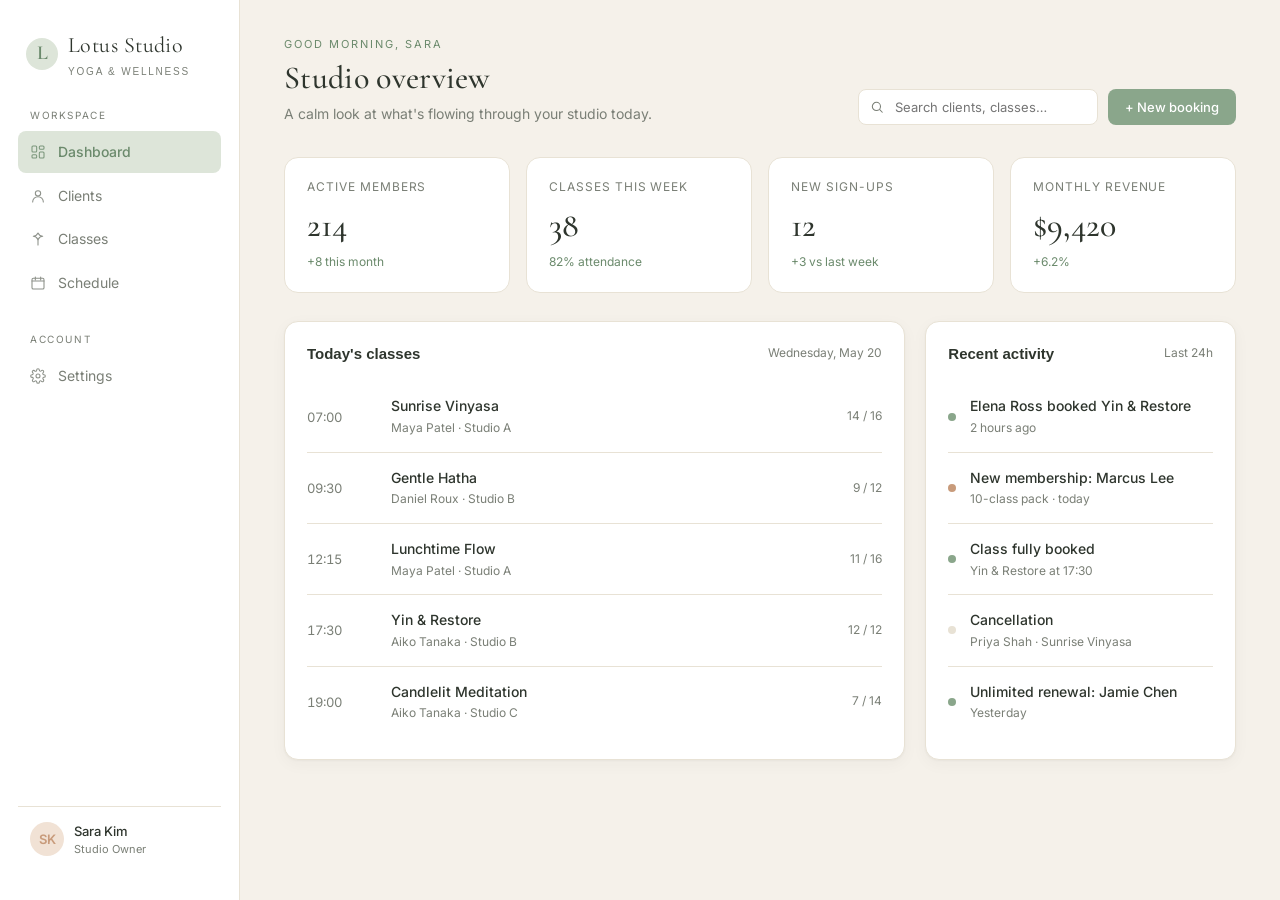
==== yoga-crm/index.html @ 22d6ddea "Add yoga studio CRM site (HTML/CSS) Static multi-page CRM for Lotus Studio: dashboard, clients, clas" ====
<!DOCTYPE html>
<html lang="en">
<head>
  <meta charset="UTF-8">
  <meta name="viewport" content="width=device-width, initial-scale=1.0">
  <title>Dashboard · Lotus Studio</title>
  <link rel="preconnect" href="https://fonts.googleapis.com">
  <link rel="preconnect" href="https://fonts.gstatic.com" crossorigin>
  <link href="https://fonts.googleapis.com/css2?family=Cormorant+Garamond:wght@400;500;600&family=Inter:wght@400;500;600&display=swap" rel="stylesheet">
  <link rel="stylesheet" href="styles.css">
</head>
<body>
  <div class="app">
    <aside class="sidebar">
      <div class="brand">
        <div class="brand-mark">L</div>
        <div>
          <div class="brand-name">Lotus Studio</div>
          <span class="brand-sub">Yoga &amp; Wellness</span>
        </div>
      </div>

      <div>
        <div class="nav-section-label">Workspace</div>
        <nav class="nav">
          <a href="index.html" class="active">
            <svg class="nav-icon" viewBox="0 0 24 24" fill="none" stroke="currentColor" stroke-width="1.6" stroke-linecap="round" stroke-linejoin="round"><rect x="3" y="3" width="7" height="9" rx="1.5"/><rect x="14" y="3" width="7" height="5" rx="1.5"/><rect x="14" y="12" width="7" height="9" rx="1.5"/><rect x="3" y="16" width="7" height="5" rx="1.5"/></svg>
            Dashboard
          </a>
          <a href="clients.html">
            <svg class="nav-icon" viewBox="0 0 24 24" fill="none" stroke="currentColor" stroke-width="1.6" stroke-linecap="round" stroke-linejoin="round"><circle cx="12" cy="8" r="4"/><path d="M4 21c0-4.4 3.6-8 8-8s8 3.6 8 8"/></svg>
            Clients
          </a>
          <a href="classes.html">
            <svg class="nav-icon" viewBox="0 0 24 24" fill="none" stroke="currentColor" stroke-width="1.6" stroke-linecap="round" stroke-linejoin="round"><path d="M12 3c1.5 3 4 5 7 5-3 0-5.5 2-7 5-1.5-3-4-5-7-5 3 0 5.5-2 7-5z"/><path d="M12 13v8"/></svg>
            Classes
          </a>
          <a href="schedule.html">
            <svg class="nav-icon" viewBox="0 0 24 24" fill="none" stroke="currentColor" stroke-width="1.6" stroke-linecap="round" stroke-linejoin="round"><rect x="3" y="5" width="18" height="16" rx="2"/><path d="M3 9h18M8 3v4M16 3v4"/></svg>
            Schedule
          </a>
        </nav>
      </div>

      <div>
        <div class="nav-section-label">Account</div>
        <nav class="nav">
          <a href="#">
            <svg class="nav-icon" viewBox="0 0 24 24" fill="none" stroke="currentColor" stroke-width="1.6" stroke-linecap="round" stroke-linejoin="round"><circle cx="12" cy="12" r="3"/><path d="M19.4 15a1.7 1.7 0 0 0 .3 1.8l.1.1a2 2 0 1 1-2.8 2.8l-.1-.1a1.7 1.7 0 0 0-1.8-.3 1.7 1.7 0 0 0-1 1.5V21a2 2 0 1 1-4 0v-.1a1.7 1.7 0 0 0-1-1.5 1.7 1.7 0 0 0-1.8.3l-.1.1a2 2 0 1 1-2.8-2.8l.1-.1a1.7 1.7 0 0 0 .3-1.8 1.7 1.7 0 0 0-1.5-1H3a2 2 0 1 1 0-4h.1a1.7 1.7 0 0 0 1.5-1 1.7 1.7 0 0 0-.3-1.8l-.1-.1a2 2 0 1 1 2.8-2.8l.1.1a1.7 1.7 0 0 0 1.8.3h.1a1.7 1.7 0 0 0 1-1.5V3a2 2 0 1 1 4 0v.1a1.7 1.7 0 0 0 1 1.5 1.7 1.7 0 0 0 1.8-.3l.1-.1a2 2 0 1 1 2.8 2.8l-.1.1a1.7 1.7 0 0 0-.3 1.8v.1a1.7 1.7 0 0 0 1.5 1H21a2 2 0 1 1 0 4h-.1a1.7 1.7 0 0 0-1.5 1z"/></svg>
            Settings
          </a>
        </nav>
      </div>

      <div class="sidebar-footer">
        <div class="avatar">SK</div>
        <div>
          <div class="user-name">Sara Kim</div>
          <div class="user-role">Studio Owner</div>
        </div>
      </div>
    </aside>

    <main class="main">
      <header class="page-header">
        <div class="page-title-block">
          <div class="eyebrow">Good morning, Sara</div>
          <h1>Studio overview</h1>
          <p>A calm look at what's flowing through your studio today.</p>
        </div>
        <div class="page-actions">
          <div class="search">
            <svg class="search-icon" viewBox="0 0 24 24" fill="none" stroke="currentColor" stroke-width="1.8" stroke-linecap="round" stroke-linejoin="round"><circle cx="11" cy="11" r="7"/><path d="m21 21-4.3-4.3"/></svg>
            <input type="text" placeholder="Search clients, classes…">
          </div>
          <button class="btn btn-primary">+ New booking</button>
        </div>
      </header>

      <div class="stat-grid">
        <div class="stat">
          <div class="stat-label">Active members</div>
          <div class="stat-value">214</div>
          <div class="stat-delta">+8 this month</div>
        </div>
        <div class="stat">
          <div class="stat-label">Classes this week</div>
          <div class="stat-value">38</div>
          <div class="stat-delta">82% attendance</div>
        </div>
        <div class="stat">
          <div class="stat-label">New sign-ups</div>
          <div class="stat-value">12</div>
          <div class="stat-delta">+3 vs last week</div>
        </div>
        <div class="stat">
          <div class="stat-label">Monthly revenue</div>
          <div class="stat-value">$9,420</div>
          <div class="stat-delta">+6.2%</div>
        </div>
      </div>

      <div class="two-col">
        <div class="card">
          <div class="card-header">
            <h3>Today's classes</h3>
            <span class="meta">Wednesday, May 20</span>
          </div>
          <ul class="list">
            <li>
              <div class="list-time">07:00</div>
              <div class="list-main">
                <div class="list-title">Sunrise Vinyasa</div>
                <div class="list-sub">Maya Patel · Studio A</div>
              </div>
              <div class="list-meta">14 / 16</div>
            </li>
            <li>
              <div class="list-time">09:30</div>
              <div class="list-main">
                <div class="list-title">Gentle Hatha</div>
                <div class="list-sub">Daniel Roux · Studio B</div>
              </div>
              <div class="list-meta">9 / 12</div>
            </li>
            <li>
              <div class="list-time">12:15</div>
              <div class="list-main">
                <div class="list-title">Lunchtime Flow</div>
                <div class="list-sub">Maya Patel · Studio A</div>
              </div>
              <div class="list-meta">11 / 16</div>
            </li>
            <li>
              <div class="list-time">17:30</div>
              <div class="list-main">
                <div class="list-title">Yin &amp; Restore</div>
                <div class="list-sub">Aiko Tanaka · Studio B</div>
              </div>
              <div class="list-meta">12 / 12</div>
            </li>
            <li>
              <div class="list-time">19:00</div>
              <div class="list-main">
                <div class="list-title">Candlelit Meditation</div>
                <div class="list-sub">Aiko Tanaka · Studio C</div>
              </div>
              <div class="list-meta">7 / 14</div>
            </li>
          </ul>
        </div>

        <div class="card">
          <div class="card-header">
            <h3>Recent activity</h3>
            <span class="meta">Last 24h</span>
          </div>
          <ul class="list">
            <li>
              <div class="activity-dot"></div>
              <div class="list-main">
                <div class="list-title">Elena Ross booked Yin &amp; Restore</div>
                <div class="list-sub">2 hours ago</div>
              </div>
            </li>
            <li>
              <div class="activity-dot terracotta"></div>
              <div class="list-main">
                <div class="list-title">New membership: Marcus Lee</div>
                <div class="list-sub">10-class pack · today</div>
              </div>
            </li>
            <li>
              <div class="activity-dot"></div>
              <div class="list-main">
                <div class="list-title">Class fully booked</div>
                <div class="list-sub">Yin &amp; Restore at 17:30</div>
              </div>
            </li>
            <li>
              <div class="activity-dot muted"></div>
              <div class="list-main">
                <div class="list-title">Cancellation</div>
                <div class="list-sub">Priya Shah · Sunrise Vinyasa</div>
              </div>
            </li>
            <li>
              <div class="activity-dot"></div>
              <div class="list-main">
                <div class="list-title">Unlimited renewal: Jamie Chen</div>
                <div class="list-sub">Yesterday</div>
              </div>
            </li>
          </ul>
        </div>
      </div>
    </main>
  </div>
</body>
</html>
---- yoga-crm/styles.css ----
:root {
  --bg: #f5f1ea;
  --surface: #ffffff;
  --surface-alt: #faf7f1;
  --border: #e8e2d5;
  --text: #2e352d;
  --text-muted: #7a7f76;
  --sage: #8aa68b;
  --sage-dark: #6b8a6c;
  --sage-soft: #dde5d9;
  --terracotta: #c89b7b;
  --terracotta-soft: #f1e2d5;
  --shadow: 0 1px 2px rgba(46, 53, 45, 0.04), 0 4px 16px rgba(46, 53, 45, 0.04);
  --radius: 14px;
  --radius-sm: 8px;
}

* {
  box-sizing: border-box;
  margin: 0;
  padding: 0;
}

html, body {
  height: 100%;
}

body {
  font-family: -apple-system, BlinkMacSystemFont, "Segoe UI", "Inter", sans-serif;
  font-size: 15px;
  line-height: 1.55;
  color: var(--text);
  background: var(--bg);
  -webkit-font-smoothing: antialiased;
}

h1, h2, h3, h4 {
  font-family: "Cormorant Garamond", "Georgia", serif;
  font-weight: 500;
  letter-spacing: 0.01em;
  color: var(--text);
}

h1 { font-size: 32px; line-height: 1.2; }
h2 { font-size: 22px; line-height: 1.3; }
h3 { font-size: 18px; line-height: 1.3; font-family: -apple-system, BlinkMacSystemFont, "Segoe UI", sans-serif; font-weight: 600; letter-spacing: 0; }

a {
  color: inherit;
  text-decoration: none;
}

/* Layout */
.app {
  display: grid;
  grid-template-columns: 240px 1fr;
  min-height: 100vh;
}

/* Sidebar */
.sidebar {
  background: var(--surface);
  border-right: 1px solid var(--border);
  padding: 28px 18px;
  display: flex;
  flex-direction: column;
  gap: 28px;
  position: sticky;
  top: 0;
  height: 100vh;
}

.brand {
  display: flex;
  align-items: center;
  gap: 10px;
  padding: 0 8px;
}

.brand-mark {
  width: 32px;
  height: 32px;
  border-radius: 50%;
  background: var(--sage-soft);
  display: grid;
  place-items: center;
  color: var(--sage-dark);
  font-family: "Cormorant Garamond", serif;
  font-size: 20px;
  font-weight: 600;
}

.brand-name {
  font-family: "Cormorant Garamond", "Georgia", serif;
  font-size: 22px;
  letter-spacing: 0.02em;
}

.brand-sub {
  display: block;
  font-family: -apple-system, sans-serif;
  font-size: 10px;
  letter-spacing: 0.18em;
  text-transform: uppercase;
  color: var(--text-muted);
  margin-top: 2px;
}

.nav-section-label {
  font-size: 10px;
  letter-spacing: 0.16em;
  text-transform: uppercase;
  color: var(--text-muted);
  padding: 0 12px 8px;
}

.nav {
  display: flex;
  flex-direction: column;
  gap: 2px;
}

.nav a {
  display: flex;
  align-items: center;
  gap: 12px;
  padding: 10px 12px;
  border-radius: var(--radius-sm);
  color: var(--text-muted);
  font-size: 14px;
  transition: background 0.15s, color 0.15s;
}

.nav a:hover {
  background: var(--surface-alt);
  color: var(--text);
}

.nav a.active {
  background: var(--sage-soft);
  color: var(--sage-dark);
  font-weight: 500;
}

.nav-icon {
  width: 16px;
  height: 16px;
  flex-shrink: 0;
  opacity: 0.85;
}

.sidebar-footer {
  margin-top: auto;
  padding: 14px 12px;
  border-top: 1px solid var(--border);
  display: flex;
  align-items: center;
  gap: 10px;
}

.avatar {
  width: 34px;
  height: 34px;
  border-radius: 50%;
  background: var(--terracotta-soft);
  color: var(--terracotta);
  display: grid;
  place-items: center;
  font-weight: 600;
  font-size: 13px;
}

.user-name {
  font-size: 13px;
  font-weight: 500;
}

.user-role {
  font-size: 11px;
  color: var(--text-muted);
}

/* Main */
.main {
  padding: 36px 44px 60px;
  max-width: 1200px;
}

.page-header {
  display: flex;
  align-items: flex-end;
  justify-content: space-between;
  margin-bottom: 32px;
  gap: 24px;
  flex-wrap: wrap;
}

.page-title-block .eyebrow {
  font-size: 11px;
  letter-spacing: 0.18em;
  text-transform: uppercase;
  color: var(--sage-dark);
  margin-bottom: 6px;
}

.page-title-block p {
  color: var(--text-muted);
  margin-top: 6px;
  font-size: 14px;
}

.page-actions {
  display: flex;
  gap: 10px;
  align-items: center;
}

/* Buttons */
.btn {
  display: inline-flex;
  align-items: center;
  gap: 8px;
  padding: 9px 16px;
  border-radius: var(--radius-sm);
  font-size: 13px;
  font-weight: 500;
  border: 1px solid transparent;
  cursor: pointer;
  font-family: inherit;
  transition: background 0.15s, border-color 0.15s, color 0.15s;
}

.btn-primary {
  background: var(--sage);
  color: #fff;
}

.btn-primary:hover {
  background: var(--sage-dark);
}

.btn-ghost {
  background: transparent;
  color: var(--text);
  border-color: var(--border);
}

.btn-ghost:hover {
  background: var(--surface);
}

/* Search */
.search {
  position: relative;
}

.search input {
  border: 1px solid var(--border);
  background: var(--surface);
  border-radius: var(--radius-sm);
  padding: 9px 14px 9px 36px;
  font-size: 13px;
  font-family: inherit;
  color: var(--text);
  width: 240px;
  outline: none;
  transition: border-color 0.15s;
}

.search input:focus {
  border-color: var(--sage);
}

.search-icon {
  position: absolute;
  left: 12px;
  top: 50%;
  transform: translateY(-50%);
  color: var(--text-muted);
  width: 14px;
  height: 14px;
}

/* Cards */
.card {
  background: var(--surface);
  border: 1px solid var(--border);
  border-radius: var(--radius);
  padding: 22px;
  box-shadow: var(--shadow);
}

.card-header {
  display: flex;
  align-items: center;
  justify-content: space-between;
  margin-bottom: 18px;
}

.card-header h3 {
  font-size: 15px;
}

.card-header .meta {
  font-size: 12px;
  color: var(--text-muted);
}

/* Stat grid */
.stat-grid {
  display: grid;
  grid-template-columns: repeat(4, 1fr);
  gap: 16px;
  margin-bottom: 28px;
}

.stat {
  background: var(--surface);
  border: 1px solid var(--border);
  border-radius: var(--radius);
  padding: 20px 22px;
}

.stat-label {
  font-size: 12px;
  letter-spacing: 0.08em;
  text-transform: uppercase;
  color: var(--text-muted);
  margin-bottom: 12px;
}

.stat-value {
  font-family: "Cormorant Garamond", serif;
  font-size: 34px;
  font-weight: 500;
  line-height: 1;
}

.stat-delta {
  display: inline-block;
  margin-top: 10px;
  font-size: 12px;
  color: var(--sage-dark);
}

.stat-delta.down {
  color: var(--terracotta);
}

/* Two column */
.two-col {
  display: grid;
  grid-template-columns: 2fr 1fr;
  gap: 20px;
}

/* Lists */
.list {
  list-style: none;
  display: flex;
  flex-direction: column;
}

.list li {
  display: flex;
  align-items: center;
  gap: 14px;
  padding: 14px 0;
  border-bottom: 1px solid var(--border);
}

.list li:last-child {
  border-bottom: none;
}

.list-time {
  width: 70px;
  font-size: 13px;
  color: var(--text-muted);
  font-variant-numeric: tabular-nums;
}

.list-main {
  flex: 1;
}

.list-title {
  font-size: 14px;
  font-weight: 500;
}

.list-sub {
  font-size: 12px;
  color: var(--text-muted);
  margin-top: 2px;
}

.list-meta {
  font-size: 12px;
  color: var(--text-muted);
}

/* Activity */
.activity-dot {
  width: 8px;
  height: 8px;
  border-radius: 50%;
  background: var(--sage);
  flex-shrink: 0;
}

.activity-dot.terracotta { background: var(--terracotta); }
.activity-dot.muted { background: var(--border); }

/* Table */
.table-wrap {
  background: var(--surface);
  border: 1px solid var(--border);
  border-radius: var(--radius);
  overflow: hidden;
}

table {
  width: 100%;
  border-collapse: collapse;
  font-size: 14px;
}

thead th {
  text-align: left;
  font-size: 11px;
  letter-spacing: 0.14em;
  text-transform: uppercase;
  color: var(--text-muted);
  font-weight: 500;
  padding: 14px 22px;
  background: var(--surface-alt);
  border-bottom: 1px solid var(--border);
}

tbody td {
  padding: 16px 22px;
  border-bottom: 1px solid var(--border);
  vertical-align: middle;
}

tbody tr:last-child td {
  border-bottom: none;
}

tbody tr:hover {
  background: var(--surface-alt);
}

.client-cell {
  display: flex;
  align-items: center;
  gap: 12px;
}

.client-avatar {
  width: 36px;
  height: 36px;
  border-radius: 50%;
  display: grid;
  place-items: center;
  font-size: 13px;
  font-weight: 500;
  color: var(--sage-dark);
  background: var(--sage-soft);
}

.client-avatar.t { color: var(--terracotta); background: var(--terracotta-soft); }

.client-name {
  font-weight: 500;
}

.client-email {
  font-size: 12px;
  color: var(--text-muted);
}

/* Badges */
.badge {
  display: inline-block;
  padding: 4px 10px;
  border-radius: 999px;
  font-size: 11px;
  font-weight: 500;
  letter-spacing: 0.04em;
}

.badge-sage { background: var(--sage-soft); color: var(--sage-dark); }
.badge-terracotta { background: var(--terracotta-soft); color: var(--terracotta); }
.badge-muted { background: var(--surface-alt); color: var(--text-muted); border: 1px solid var(--border); }

/* Filters */
.filters {
  display: flex;
  gap: 10px;
  margin-bottom: 18px;
  align-items: center;
  flex-wrap: wrap;
}

.chip {
  padding: 7px 14px;
  border-radius: 999px;
  font-size: 12px;
  background: var(--surface);
  border: 1px solid var(--border);
  color: var(--text-muted);
  cursor: pointer;
}

.chip.active {
  background: var(--sage-soft);
  border-color: var(--sage-soft);
  color: var(--sage-dark);
  font-weight: 500;
}

/* Class cards grid */
.class-grid {
  display: grid;
  grid-template-columns: repeat(3, 1fr);
  gap: 18px;
}

.class-card {
  background: var(--surface);
  border: 1px solid var(--border);
  border-radius: var(--radius);
  padding: 24px;
  box-shadow: var(--shadow);
  display: flex;
  flex-direction: column;
  gap: 14px;
}

.class-card .accent {
  width: 36px;
  height: 4px;
  border-radius: 2px;
  background: var(--sage);
}

.class-card.terracotta .accent { background: var(--terracotta); }
.class-card.deep .accent { background: var(--sage-dark); }

.class-card h3 {
  font-family: "Cormorant Garamond", serif;
  font-weight: 500;
  font-size: 24px;
}

.class-card p {
  color: var(--text-muted);
  font-size: 13px;
  line-height: 1.55;
}

.class-meta {
  display: flex;
  gap: 16px;
  font-size: 12px;
  color: var(--text-muted);
  padding-top: 14px;
  border-top: 1px solid var(--border);
  margin-top: auto;
}

.class-meta strong {
  display: block;
  color: var(--text);
  font-weight: 500;
  margin-bottom: 2px;
  font-size: 13px;
}

/* Schedule grid */
.schedule {
  background: var(--surface);
  border: 1px solid var(--border);
  border-radius: var(--radius);
  overflow: hidden;
  box-shadow: var(--shadow);
}

.schedule-head {
  display: grid;
  grid-template-columns: 80px repeat(7, 1fr);
  background: var(--surface-alt);
  border-bottom: 1px solid var(--border);
}

.schedule-head > div {
  padding: 14px 12px;
  font-size: 11px;
  letter-spacing: 0.14em;
  text-transform: uppercase;
  color: var(--text-muted);
  text-align: center;
}

.schedule-head .day-name {
  display: block;
  color: var(--text);
  font-family: "Cormorant Garamond", serif;
  font-size: 18px;
  letter-spacing: 0;
  text-transform: none;
  margin-bottom: 2px;
  font-weight: 500;
}

.schedule-row {
  display: grid;
  grid-template-columns: 80px repeat(7, 1fr);
  min-height: 90px;
  border-bottom: 1px solid var(--border);
}

.schedule-row:last-child {
  border-bottom: none;
}

.schedule-time {
  padding: 10px 12px;
  font-size: 12px;
  color: var(--text-muted);
  border-right: 1px solid var(--border);
  background: var(--surface-alt);
}

.schedule-cell {
  border-right: 1px solid var(--border);
  padding: 6px;
}

.schedule-cell:last-child {
  border-right: none;
}

.session {
  background: var(--sage-soft);
  color: var(--sage-dark);
  border-radius: var(--radius-sm);
  padding: 8px 10px;
  font-size: 12px;
  line-height: 1.35;
}

.session strong {
  display: block;
  font-weight: 600;
  margin-bottom: 2px;
}

.session.terracotta {
  background: var(--terracotta-soft);
  color: var(--terracotta);
}

.session.deep {
  background: #d8e4d3;
  color: var(--sage-dark);
}

/* Responsive */
@media (max-width: 900px) {
  .app { grid-template-columns: 1fr; }
  .sidebar { position: static; height: auto; }
  .main { padding: 24px; }
  .stat-grid { grid-template-columns: repeat(2, 1fr); }
  .two-col { grid-template-columns: 1fr; }
  .class-grid { grid-template-columns: 1fr; }
}
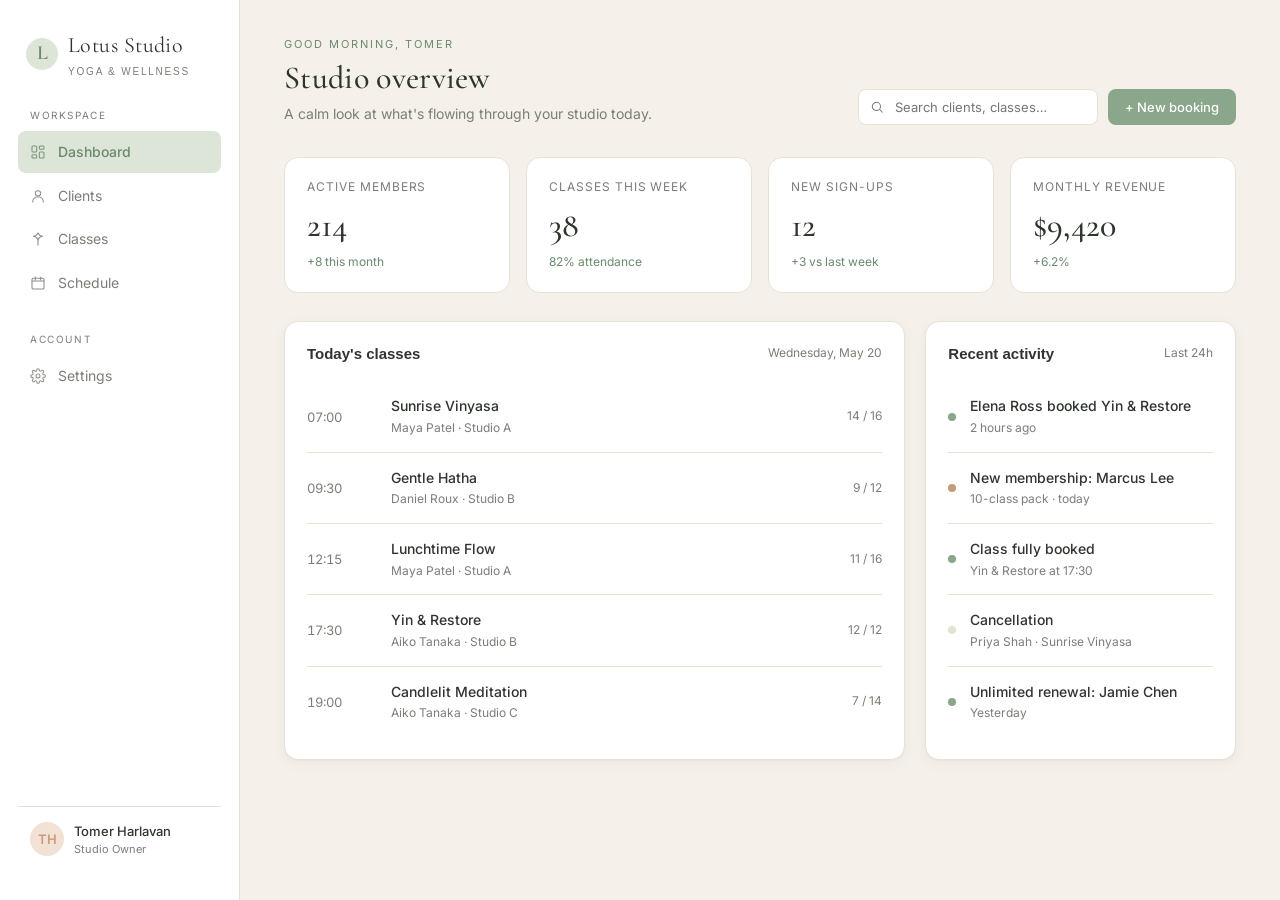
==== commit a775e1c1: "Update studio owner to Tomer Harlavan Co-Authored-By: Claude Opus 4.7 (1M context) <noreply@anthropi" ====
--- a/yoga-crm/index.html
+++ b/yoga-crm/index.html
@@ -53,9 +53,9 @@
       </div>
 
       <div class="sidebar-footer">
-        <div class="avatar">SK</div>
+        <div class="avatar">TH</div>
         <div>
-          <div class="user-name">Sara Kim</div>
+          <div class="user-name">Tomer Harlavan</div>
           <div class="user-role">Studio Owner</div>
         </div>
       </div>
@@ -64,7 +64,7 @@
     <main class="main">
       <header class="page-header">
         <div class="page-title-block">
-          <div class="eyebrow">Good morning, Sara</div>
+          <div class="eyebrow">Good morning, Tomer</div>
           <h1>Studio overview</h1>
           <p>A calm look at what's flowing through your studio today.</p>
         </div>
